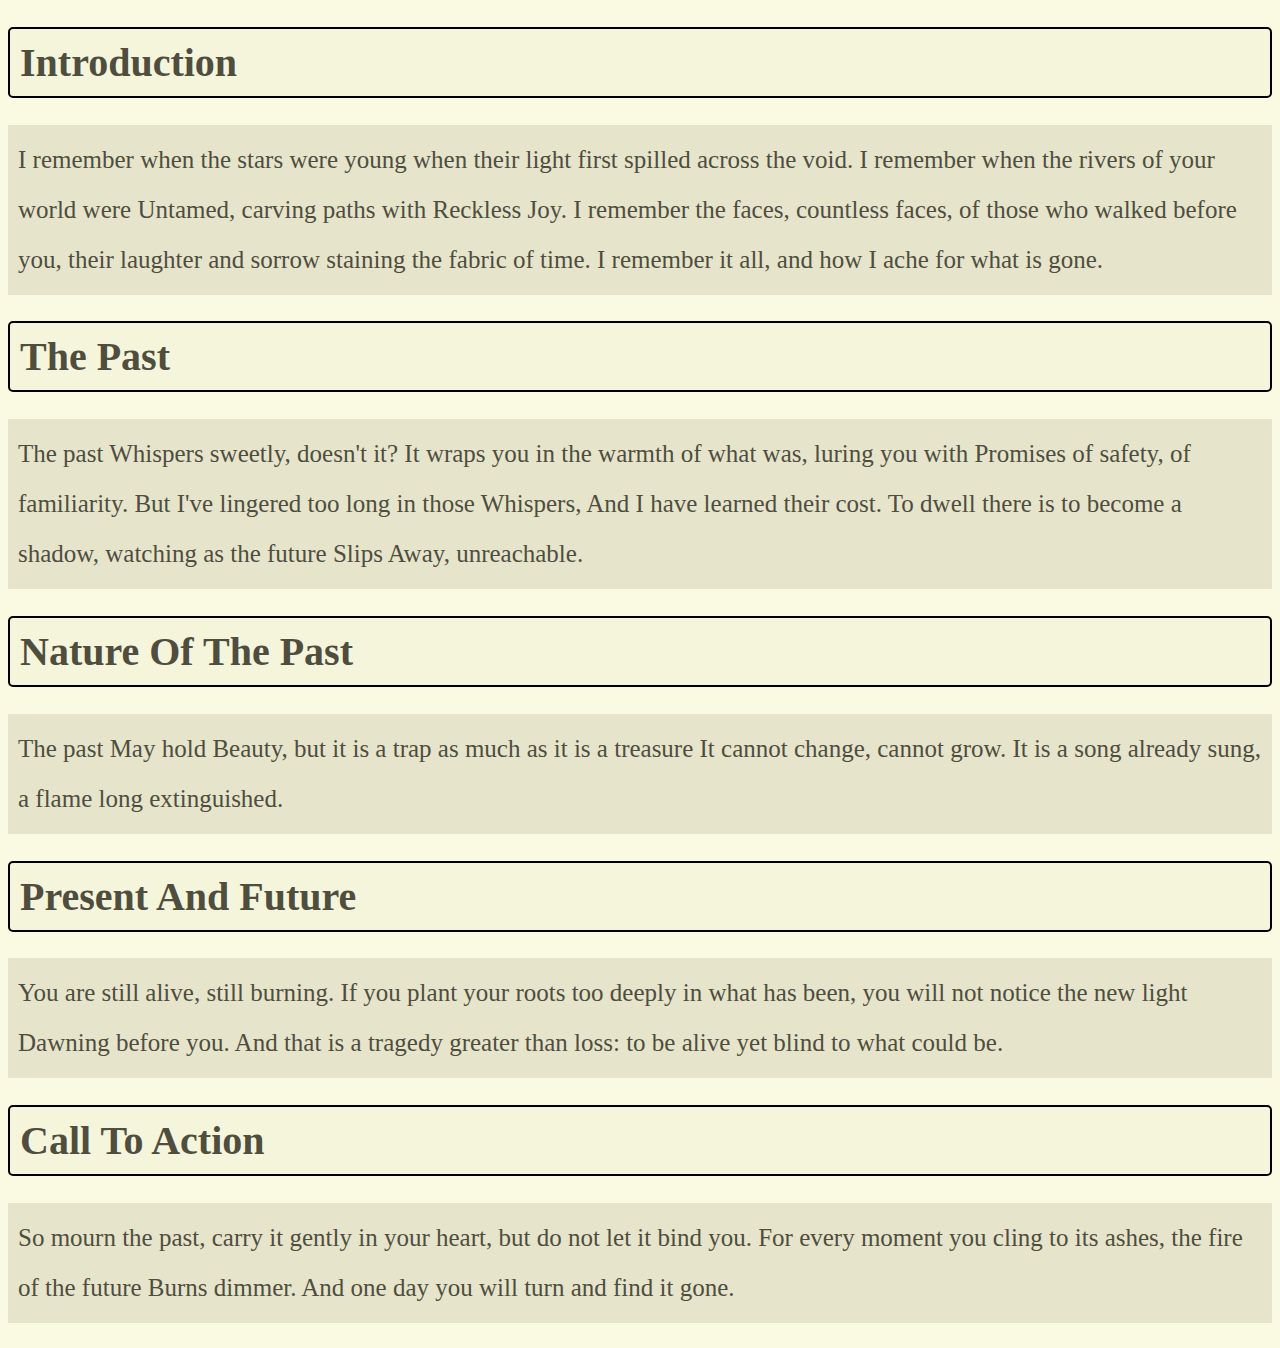
==== index.html @ 1f370238 "Update and rename Quote(real).html to index.html" ====
<!DOCTYPE html>
<html lang="en">
<head>
    <meta charset="UTF-8">
    <meta name="viewport" content="width=device-width, initial-scale=1.0">
    <link rel="stylesheet" href="QuoteCss.css">
    <title>Reflection</title>
</head>
<body>
   <h1>Introduction</h1>
   <p> I remember when the stars were young
    when their light first spilled across the void.
    I remember when the rivers of your world were Untamed, carving paths with Reckless Joy.
    I remember the faces, countless faces, of those who walked before you, their laughter and sorrow staining the fabric of time.
    I remember it all, and how I ache for what is gone.</p>

    <h1>The Past</h1>
    <p>The past Whispers sweetly, doesn't it?
    It wraps you in the warmth of what was, luring you with Promises of safety, of familiarity.
    But I've lingered too long in those Whispers, And I have learned their cost.
    To dwell there is to become a shadow, watching as the future Slips Away, unreachable.</p>

    <h1>Nature Of The Past</h1>
    <p> The past May hold Beauty, but it is a trap as much as it is a treasure
      It cannot change, cannot grow. It is a song already sung, a flame long extinguished.</p>

    <h1>Present And Future</h1>
    <p> You are still alive, still burning.
      If you plant your roots too deeply in what has been, you will not notice the new light Dawning before you.
      And that is a tragedy greater than loss: to be alive yet blind to what could be.</p>

    <h1>Call To Action</h1>
    <p> So mourn the past, carry it gently in your heart, but do not let it bind you.
       For every moment you cling to its ashes, the fire of the future Burns dimmer.
       And one day you will turn and find it gone.</p>

</body>
</html>
---- QuoteCss.css ----
body{
    background-color: #faf9e1;
}

h1{
    border: 2px solid black;
    padding: 10px;
    background-color: beige;
    font-size: 40px;
    font-weight: bold;
    border-radius: 5px;
    color: #4f4e3e;
}

h1:hover{
    background-color: #d9d49c;
    cursor: pointer;
}

p{
   font-size: 25px;
   padding: 10px;
   line-height: 2;
   background-color: #e6e5cc;
   color: #4f4e3e;
}
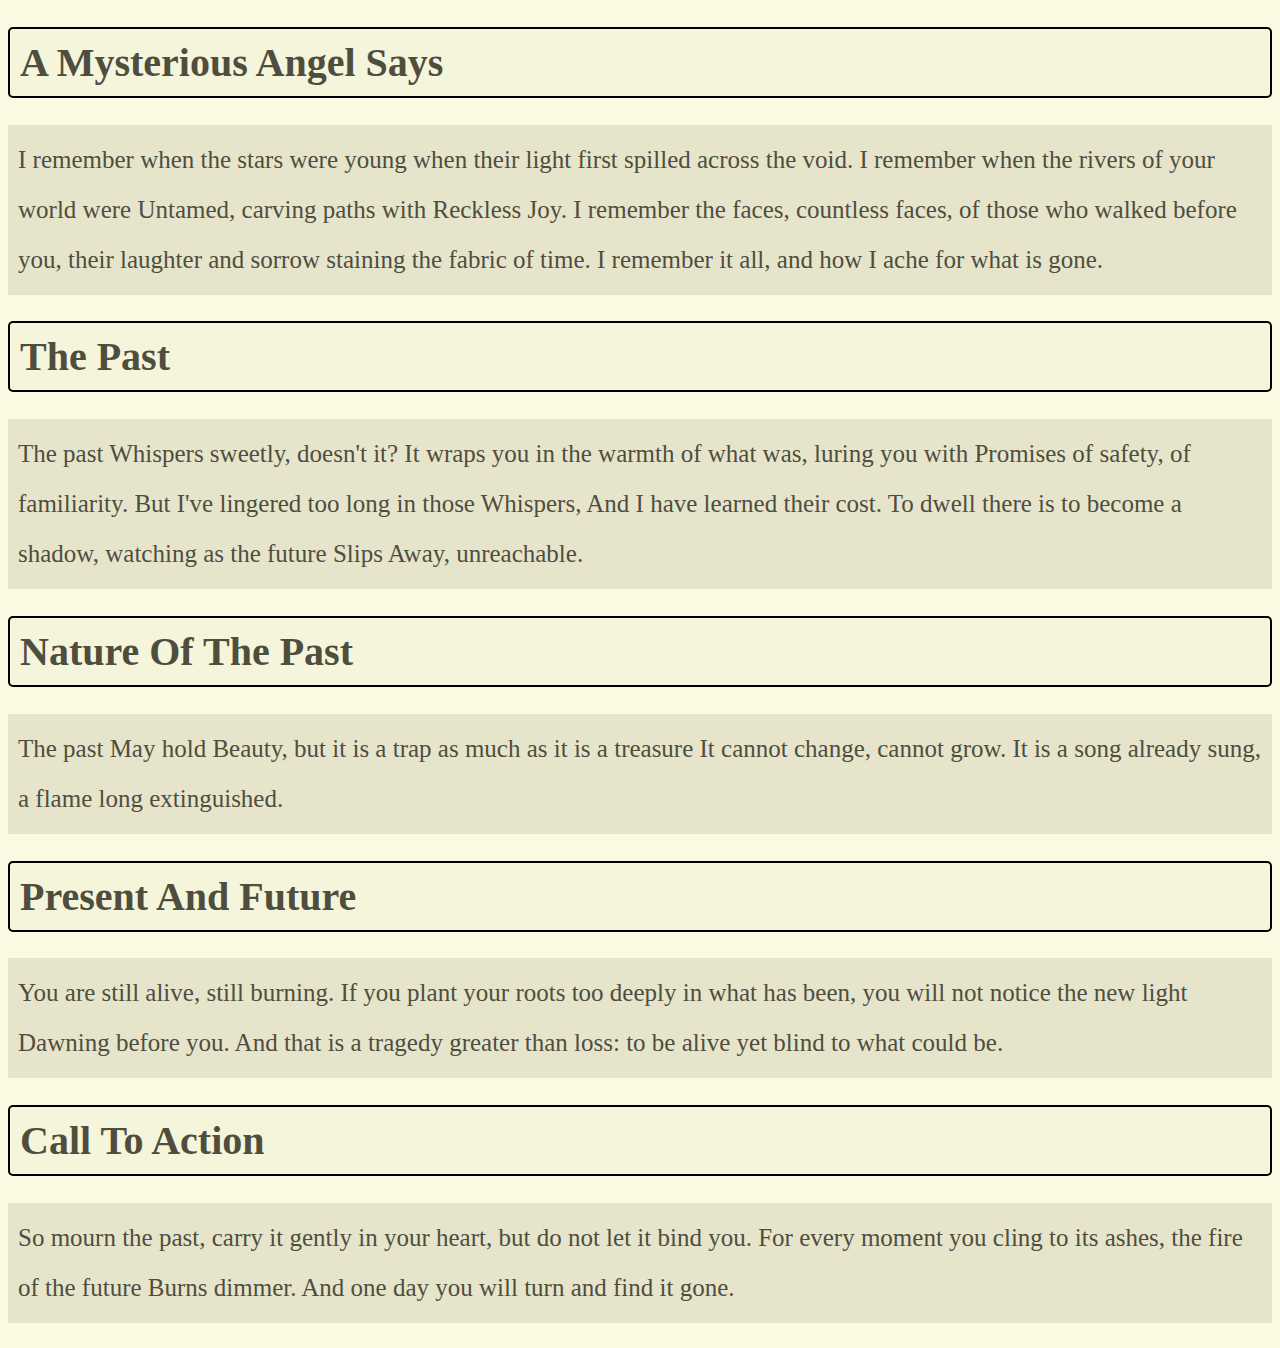
==== commit 20746683: "Update index.html" ====
--- a/index.html
+++ b/index.html
@@ -7,7 +7,7 @@
     <title>Reflection</title>
 </head>
 <body>
-   <h1>Introduction</h1>
+   <h1>A Mysterious Angel Says</h1>
    <p> I remember when the stars were young
     when their light first spilled across the void.
     I remember when the rivers of your world were Untamed, carving paths with Reckless Joy.
--- a/QuoteCss.css
+++ b/QuoteCss.css
@@ -1,26 +1,26 @@
-body{
-    background-color: #faf9e1;
-}
-
-h1{
-    border: 2px solid black;
-    padding: 10px;
-    background-color: beige;
-    font-size: 40px;
-    font-weight: bold;
-    border-radius: 5px;
-    color: #4f4e3e;
-}
-
-h1:hover{
-    background-color: #d9d49c;
-    cursor: pointer;
-}
-
-p{
-   font-size: 25px;
-   padding: 10px;
-   line-height: 2;
-   background-color: #e6e5cc;
-   color: #4f4e3e;
-}
+body{
+    background-color: #faf9e1;
+}
+
+h1{
+    border: 2px solid #000000;
+    padding: 10px;
+    background-color: #F5F5DC;
+    font-size: 40px;
+    font-weight: bold;
+    border-radius: 5px;
+    color: #4f4e3e;  /* on the phone */                  
+}
+
+h1:hover{
+    background-color: #d9d49c;
+    cursor: pointer;
+}
+
+p{
+   font-size: 25px;
+   padding: 10px;
+   line-height: 2;
+   background-color: #e6e5cc;
+   color: #4f4e3e;
+}
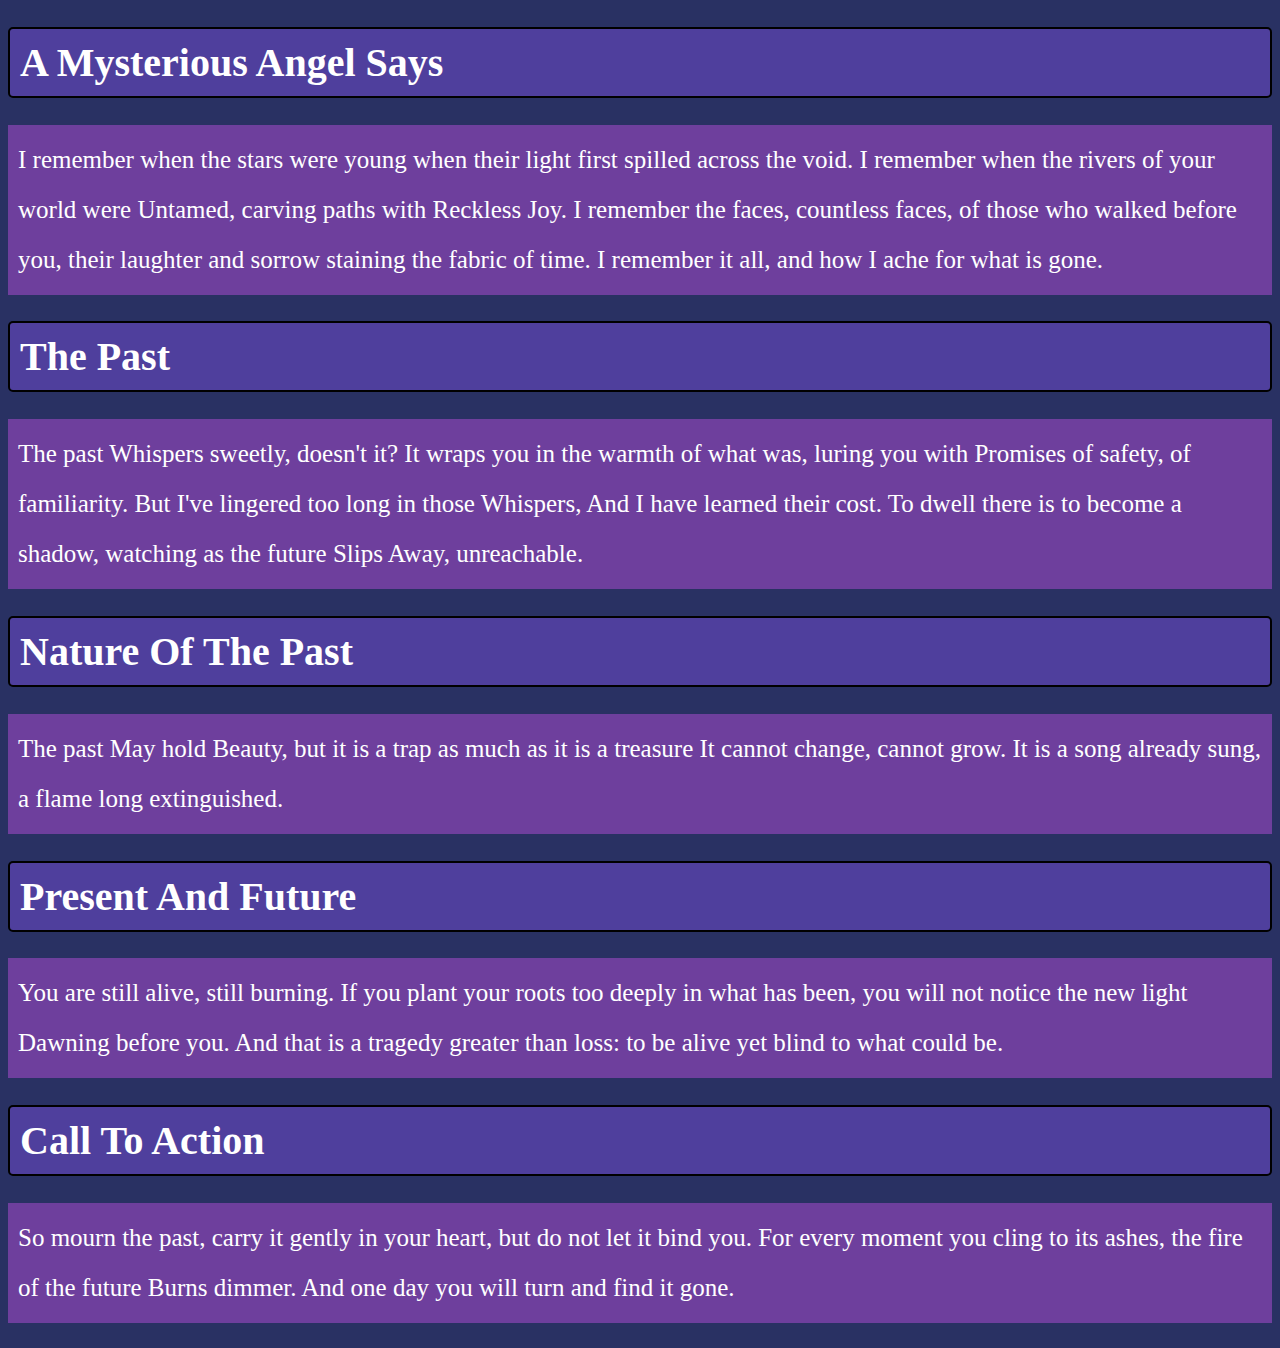
==== commit 229a84e9: "Update index.html" ====
--- a/index.html
+++ b/index.html
@@ -3,6 +3,9 @@
 <head>
     <meta charset="UTF-8">
     <meta name="viewport" content="width=device-width, initial-scale=1.0">
+    <link rel="preconnect" href="https://fonts.googleapis.com">
+    <link rel="preconnect" href="https://fonts.gstatic.com" crossorigin>
+    <link href="https://fonts.googleapis.com/css2?family=JetBrains+Mono:ital,wght@0,100..800;1,100..800&display=swap" rel="stylesheet"> 
     <link rel="stylesheet" href="QuoteCss.css">
     <title>Reflection</title>
 </head>
--- a/QuoteCss.css
+++ b/QuoteCss.css
@@ -1,19 +1,19 @@
 body{
-    background-color: #faf9e1;
+    background-color: #293163;
 }
 
 h1{
     border: 2px solid #000000;
     padding: 10px;
-    background-color: #F5F5DC;
+    background-color: #4F3F9D;
     font-size: 40px;
     font-weight: bold;
     border-radius: 5px;
-    color: #4f4e3e;  /* on the phone */                  
+    color: #ffffff;  /* on the phone */                  
 }
 
 h1:hover{
-    background-color: #d9d49c;
+    background-color: #57789D;
     cursor: pointer;
 }
 
@@ -21,6 +21,6 @@
    font-size: 25px;
    padding: 10px;
    line-height: 2;
-   background-color: #e6e5cc;
-   color: #4f4e3e;
+   background-color: #6E3F9D;
+   color: #ffffff;
 }
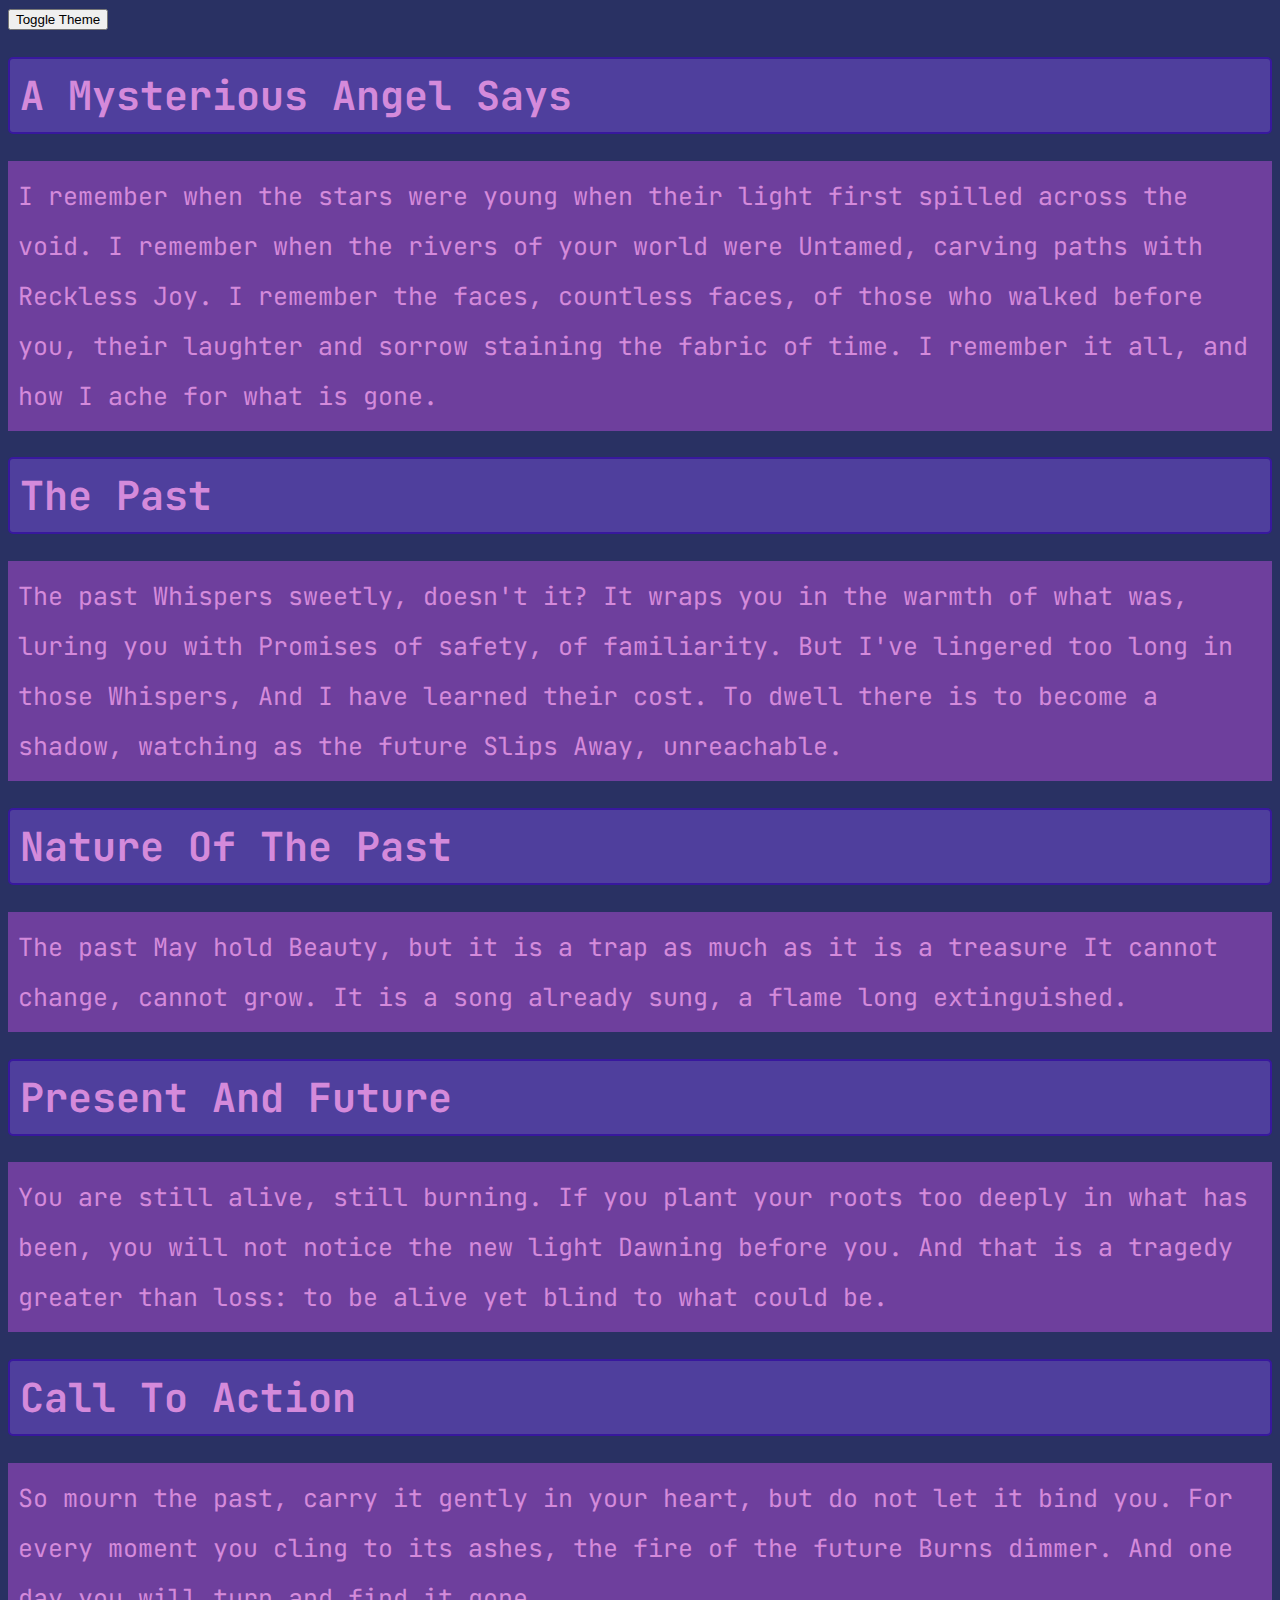
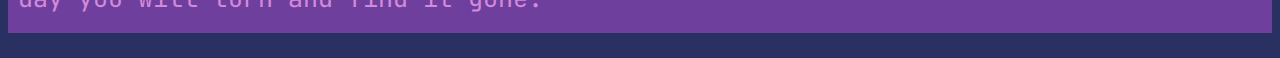
==== commit 097e40bc: "toggle button, css theme class, added JS" ====
--- a/index.html
+++ b/index.html
@@ -10,6 +10,9 @@
     <title>Reflection</title>
 </head>
 <body>
+
+  <button id="themeToggle">Toggle Theme</button>
+
    <h1>A Mysterious Angel Says</h1>
    <p> I remember when the stars were young
     when their light first spilled across the void.
@@ -37,5 +40,6 @@
        For every moment you cling to its ashes, the fire of the future Burns dimmer.
        And one day you will turn and find it gone.</p>
 
+       <script src="ThemeToggle.js"></script>
 </body>
 </html>
--- a/QuoteCss.css
+++ b/QuoteCss.css
@@ -1,15 +1,16 @@
 body{
     background-color: #293163;
+    font-family: 'JetBrains Mono', monospace;
 }
 
 h1{
-    border: 2px solid #000000;
+    border: 2px solid #38189E;
     padding: 10px;
     background-color: #4F3F9D;
     font-size: 40px;
     font-weight: bold;
     border-radius: 5px;
-    color: #ffffff;  /* on the phone */                  
+    color: #D48ADB;  /* on the phone */                  
 }
 
 h1:hover{
@@ -22,5 +23,18 @@
    padding: 10px;
    line-height: 2;
    background-color: #6E3F9D;
-   color: #ffffff;
+   color: #D48ADB;
 }
+
+body.lightTheme{
+    background-color: #D48ADB;
+}
+
+body.lightTheme h1{
+    color: #ffffff;
+}
+
+body.lightTheme h1:hover{
+    background-color: #111111;
+    cursor: pointer;
+}
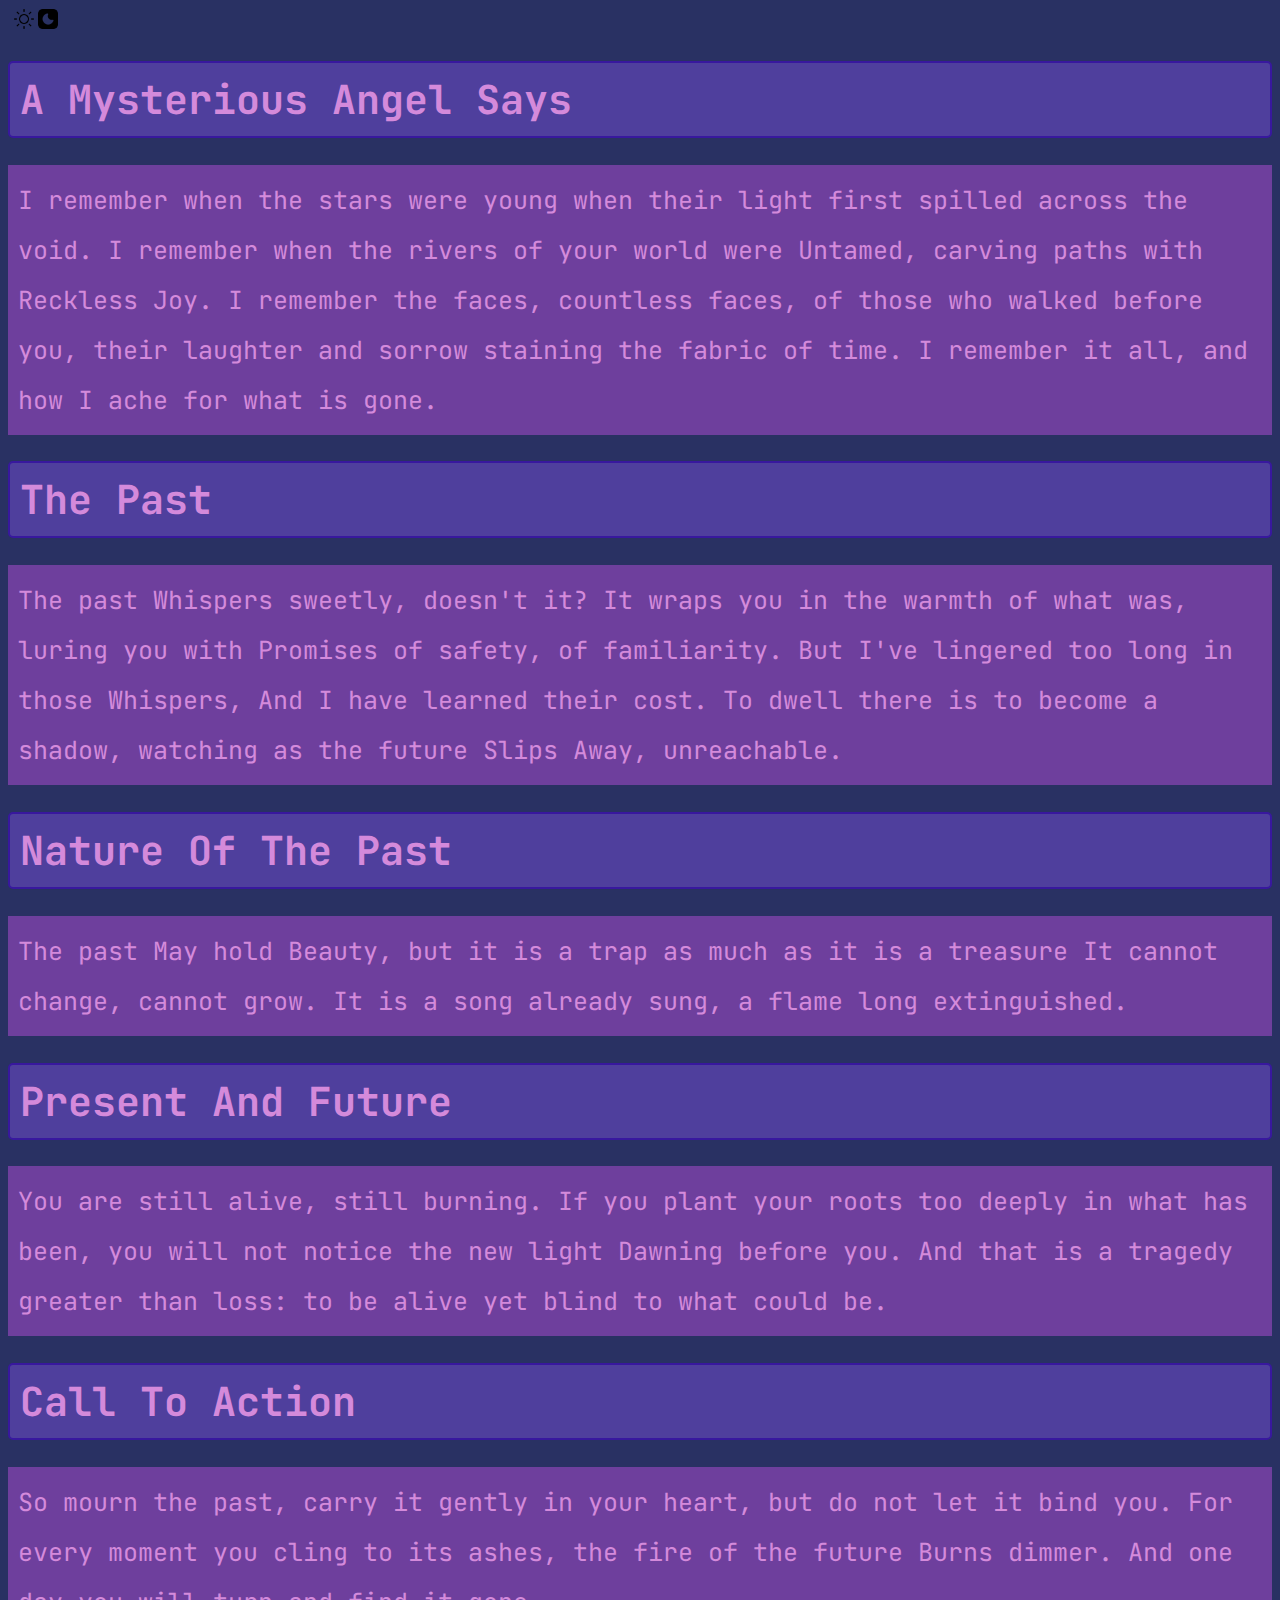
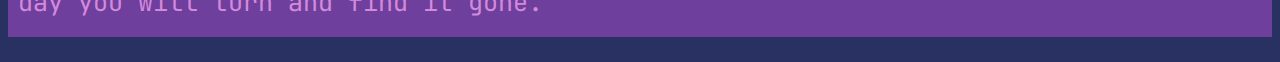
==== commit 4d949915: "Theme related changes" ====
--- a/index.html
+++ b/index.html
@@ -11,7 +11,10 @@
 </head>
 <body>
 
-  <button id="themeToggle">Toggle Theme</button>
+  <button id="themeToggle" class="customButton"> 
+    <img src="brightness.png" alt="Theme Toggle" class="themeIcon" id="lightIcon">
+    <img src="dark.png" alt="Theme Toggle" class="themeIcon" id="darkIcon">
+  </button>
 
    <h1>A Mysterious Angel Says</h1>
    <p> I remember when the stars were young
--- a/QuoteCss.css
+++ b/QuoteCss.css
@@ -27,14 +27,52 @@
 }
 
 body.lightTheme{
-    background-color: #D48ADB;
+    background-color: #6c7fff;
+    font-family: 'JetBrains Mono', monospace;
 }
 
 body.lightTheme h1{
-    color: #ffffff;
+    border: 2px solid #5825ff;
+    padding: 10px;
+    background-color: #7d63ff;
+    font-size: 40px;
+    font-weight: bold;
+    border-radius: 5px;
+    color: #fac2ff;  /* on the phone */    
 }
 
 body.lightTheme h1:hover{
-    background-color: #111111;
+    background-color: #8cc2ff;
     cursor: pointer;
 }
+
+body.lightTheme p{
+    font-size: 25px;
+    padding: 10px;
+    line-height: 2;
+    background-color: #b062ff;
+    color: #fac3ff;
+ }
+
+ #themeToggle{
+    background-color: transparent;
+    border: none;
+    cursor: pointer;
+ }
+
+ .themeIcon{
+    width: 20px;
+    height: 20px;
+    object-fit: contain;
+ }
+
+
+ /* #themeToggle{
+    width: 20px;
+    height: 20px;
+    object-fit: contain;
+    cursor: pointer;
+    background-color: transparent;
+    display: flex;
+    align-items: center;
+ } */
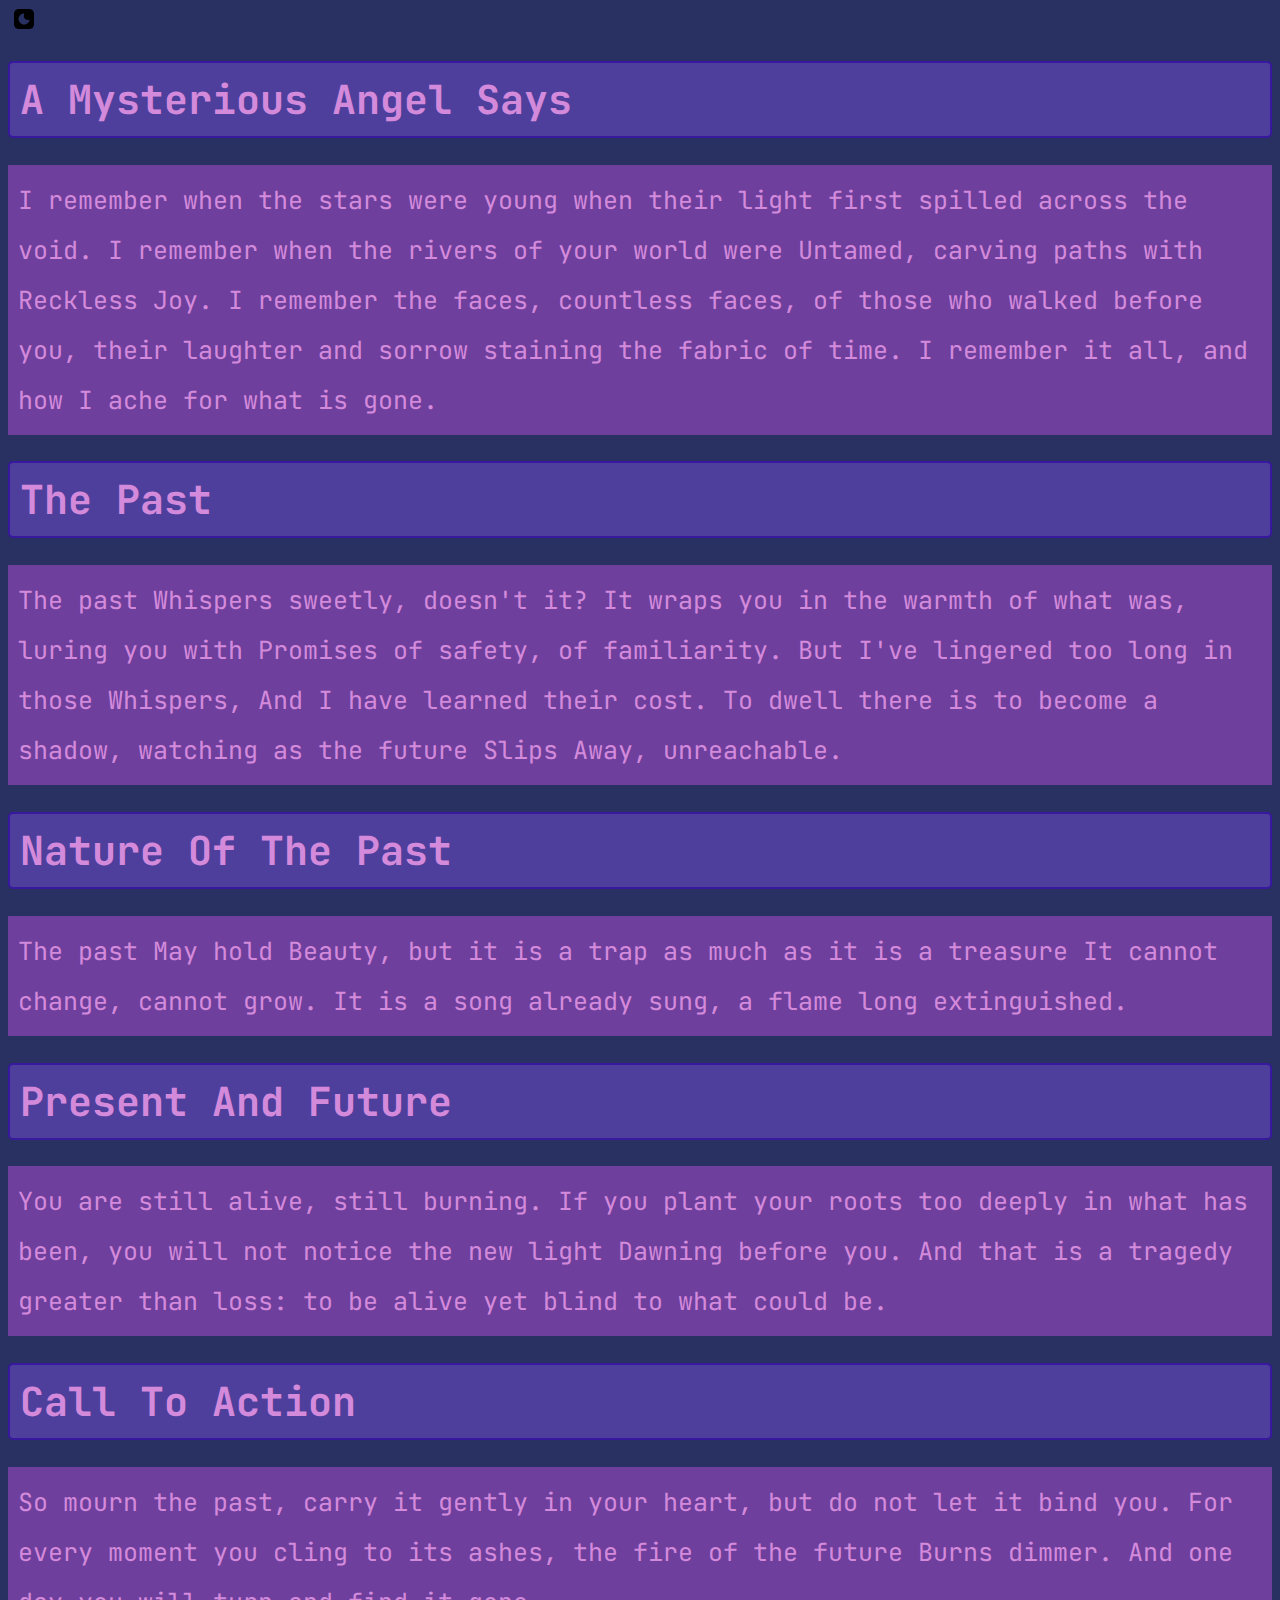
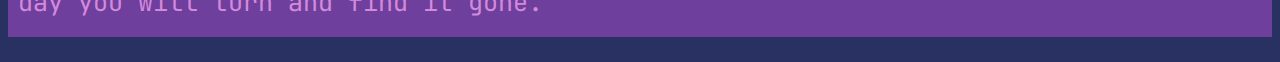
==== commit deab0d82: "Update index.html" ====
--- a/index.html
+++ b/index.html
@@ -12,7 +12,7 @@
 <body>
 
   <button id="themeToggle" class="customButton"> 
-    <img src="brightness.png" alt="Theme Toggle" class="themeIcon" id="lightIcon">
+    <img src="brightness.png" alt="Theme Toggle" class="themeIcon" id="lightIcon" style="display: none;">
     <img src="dark.png" alt="Theme Toggle" class="themeIcon" id="darkIcon">
   </button>
 
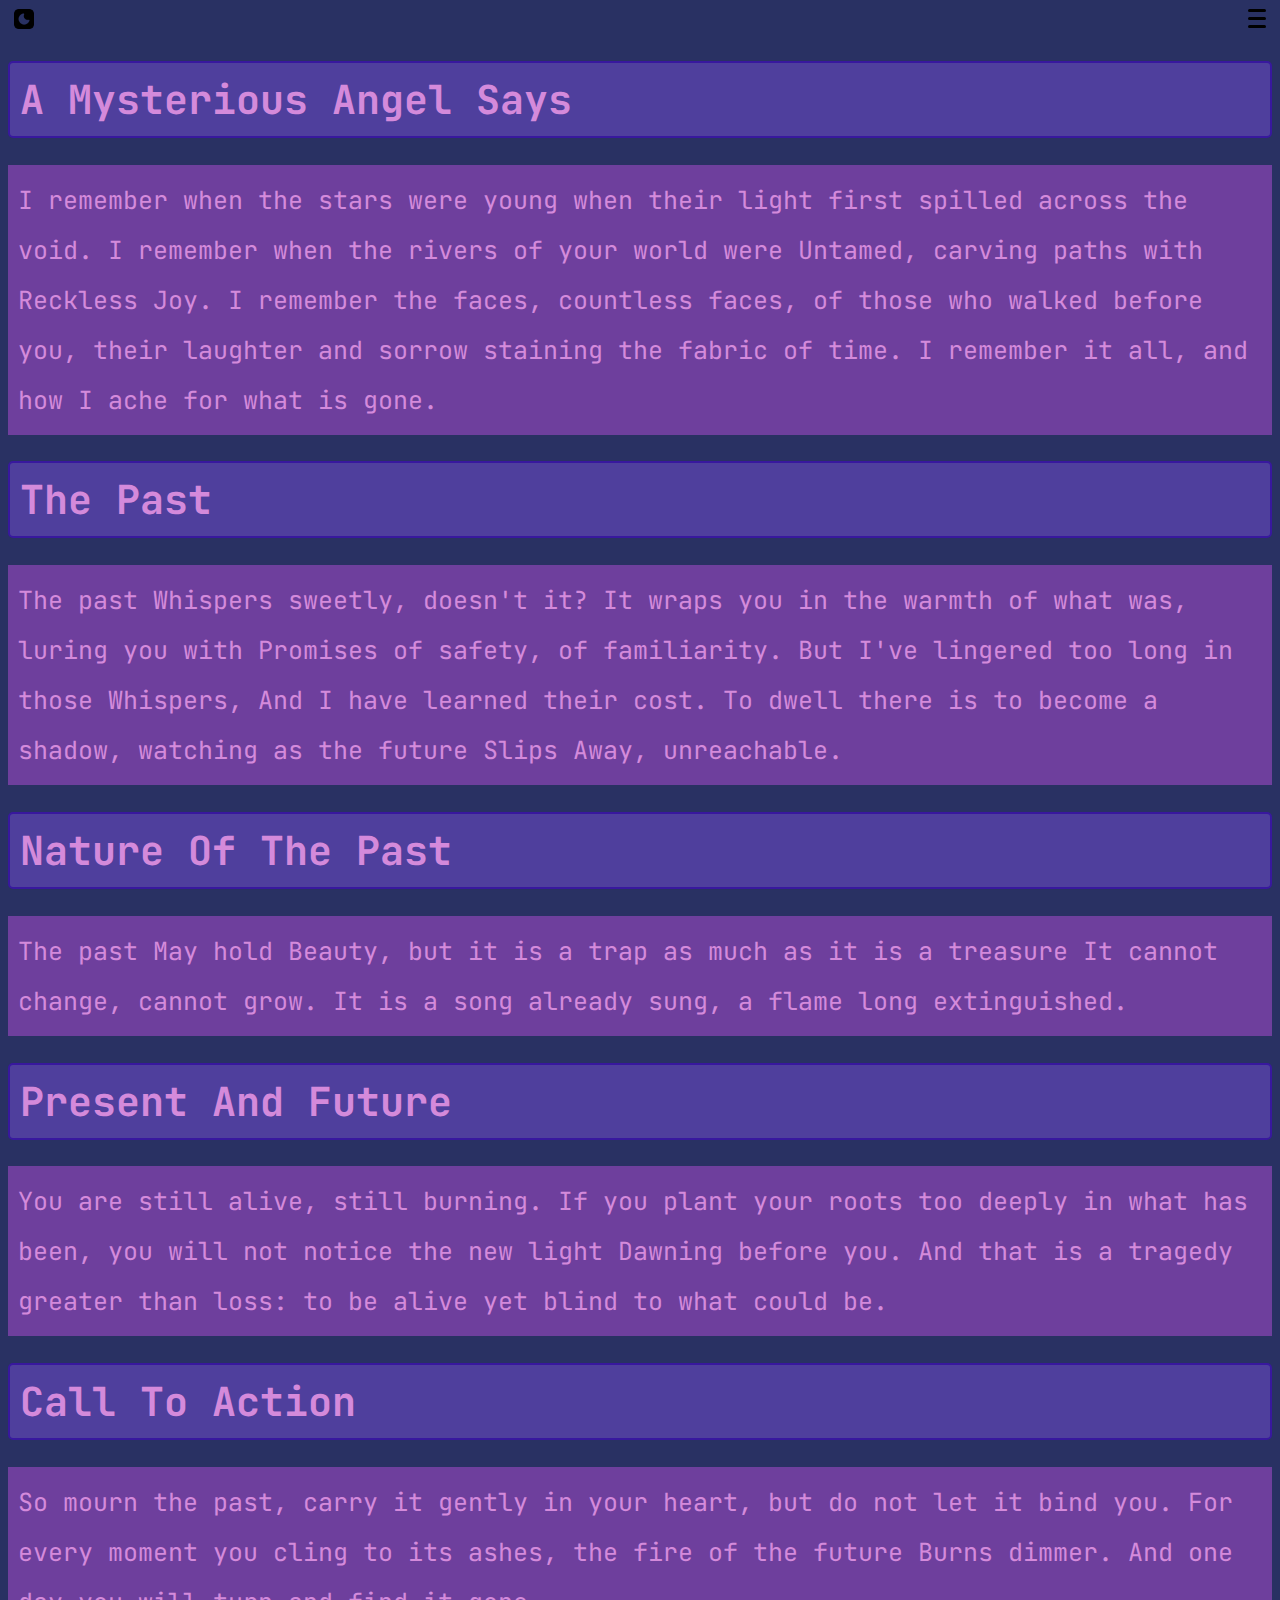
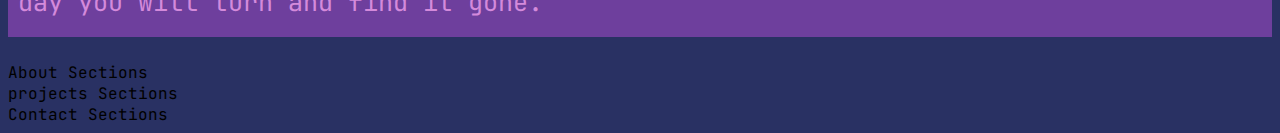
==== commit 7a917f39: "Added a hamburger Menu" ====
--- a/index.html
+++ b/index.html
@@ -10,13 +10,32 @@
     <title>Reflection</title>
 </head>
 <body>
+  <header>
+    <nav class="navbar">
+        <div class="hamburgerMenu">
+            <button class="hamburgerIcon" aria-label="menu">
+                <span></span>
+                <span></span>
+                <span></span>
+            </button>
+        </div>
+        <ul class="menu">
+            <li><a href="home">Home</a></li>
+            <li><a href="about">About</a></li>
+            <li><a href="projects">Projects</a></li>
+            <li><a href="contact">Contact</a></li>
+        </ul>
+    </nav>
+</header>
 
   <button id="themeToggle" class="customButton"> 
     <img src="brightness.png" alt="Theme Toggle" class="themeIcon" id="lightIcon" style="display: none;">
     <img src="dark.png" alt="Theme Toggle" class="themeIcon" id="darkIcon">
   </button>
 
-   <h1>A Mysterious Angel Says</h1>
+  <main>
+
+    <h1>A Mysterious Angel Says</h1>
    <p> I remember when the stars were young
     when their light first spilled across the void.
     I remember when the rivers of your world were Untamed, carving paths with Reckless Joy.
@@ -25,7 +44,7 @@
 
     <h1>The Past</h1>
     <p>The past Whispers sweetly, doesn't it?
-    It wraps you in the warmth of what was, luring you with Promises of safety, of familiarity.
+    It wraps you in the warmth of what was, luring you with Promises of safety, of familiarity. 
     But I've lingered too long in those Whispers, And I have learned their cost.
     To dwell there is to become a shadow, watching as the future Slips Away, unreachable.</p>
 
@@ -44,5 +63,12 @@
        And one day you will turn and find it gone.</p>
 
        <script src="ThemeToggle.js"></script>
+
+
+       <section id="about">About Sections</section>
+       <section id="project">projects Sections</section>
+       <section id="contact">Contact Sections</section>
+  </main>
+
 </body>
 </html>
--- a/QuoteCss.css
+++ b/QuoteCss.css
@@ -66,13 +66,56 @@
     object-fit: contain;
  }
 
+ .menu{
+    display: none;
+    list-style-type: none;
+    padding: 0;
+    margin: 0;
+    background-color: #293163;
+    position: absolute;
+    top: 50px;
+    right: 0;
+    width: 200px;
+    border-radius: 5px;
+ }
 
- /* #themeToggle{
-    width: 20px;
-    height: 20px;
-    object-fit: contain;
+ .menu li a{
+    display: block;
+    padding: 10px;
+    text-decoration: none;
+    color: #fff;
+    background-color: #4F3F9D;
+    border-bottom: 1px solid #6E3F9D;
+ }
+
+ .menu li a:hover{
+    background-color: #57789D;
+ }
+
+ .menu.show{
+    display: block;
+ }
+
+ .navbar{
+    position: relative;
+ }
+
+ .hamburgerIcon{
+    background: none;
+    border: none;
     cursor: pointer;
-    background-color: transparent;
     display: flex;
-    align-items: center;
- } */
+    flex-direction: column;
+    gap: 5px;
+    width: 30px;
+    height: 30px;
+    position: absolute;
+    right: 0;
+ }
+
+.hamburgerIcon span{
+    background-color: #000000;
+    height: 3px;
+    width: 100%;
+    border-radius: 5px;
+}
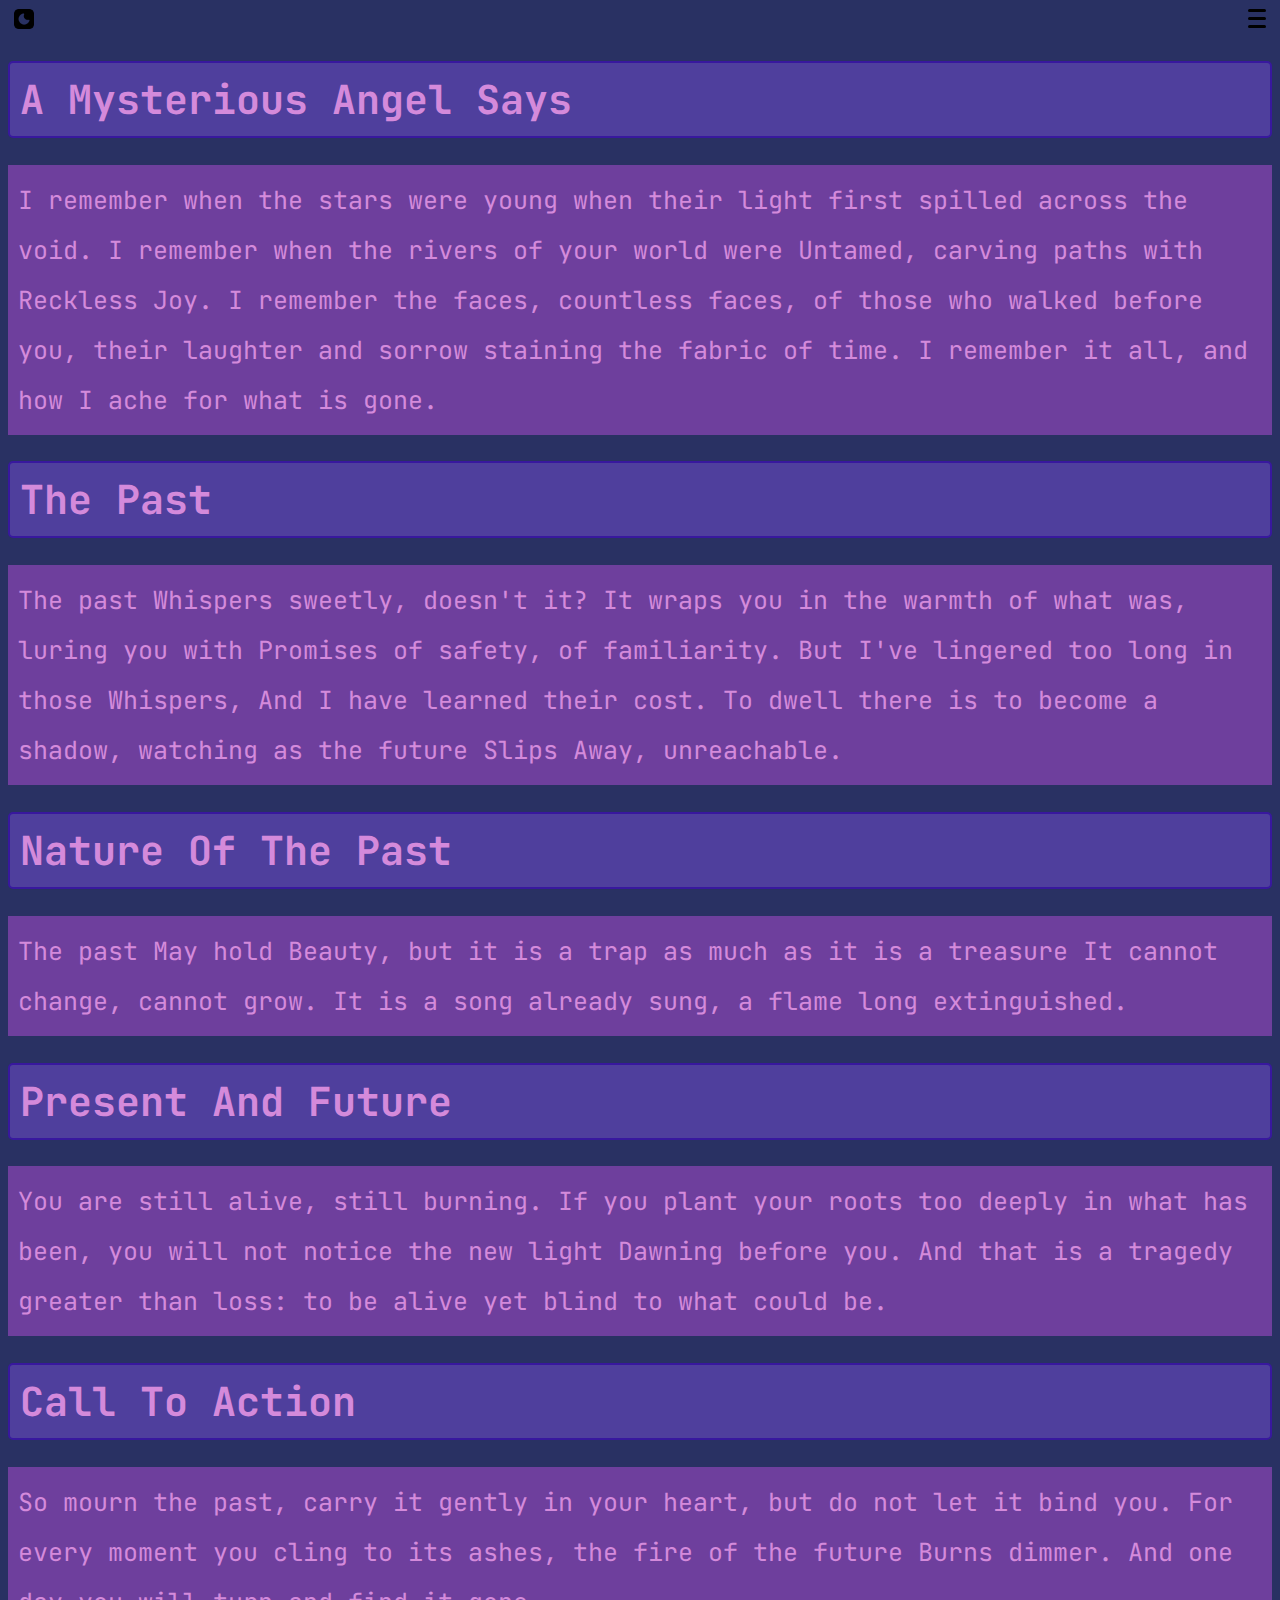
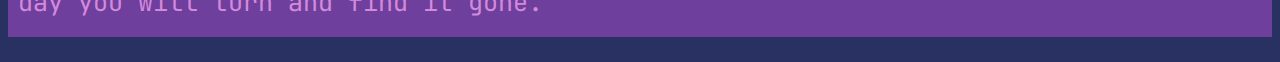
==== commit 6884e6ef: "Added the script inside the body instead of in the main." ====
--- a/index.html
+++ b/index.html
@@ -61,14 +61,9 @@
     <p> So mourn the past, carry it gently in your heart, but do not let it bind you.
        For every moment you cling to its ashes, the fire of the future Burns dimmer.
        And one day you will turn and find it gone.</p>
-
-       <script src="ThemeToggle.js"></script>
-
-
-       <section id="about">About Sections</section>
-       <section id="project">projects Sections</section>
-       <section id="contact">Contact Sections</section>
   </main>
 
+  <script src="ThemeToggle.js"></script>
+  
 </body>
 </html>
